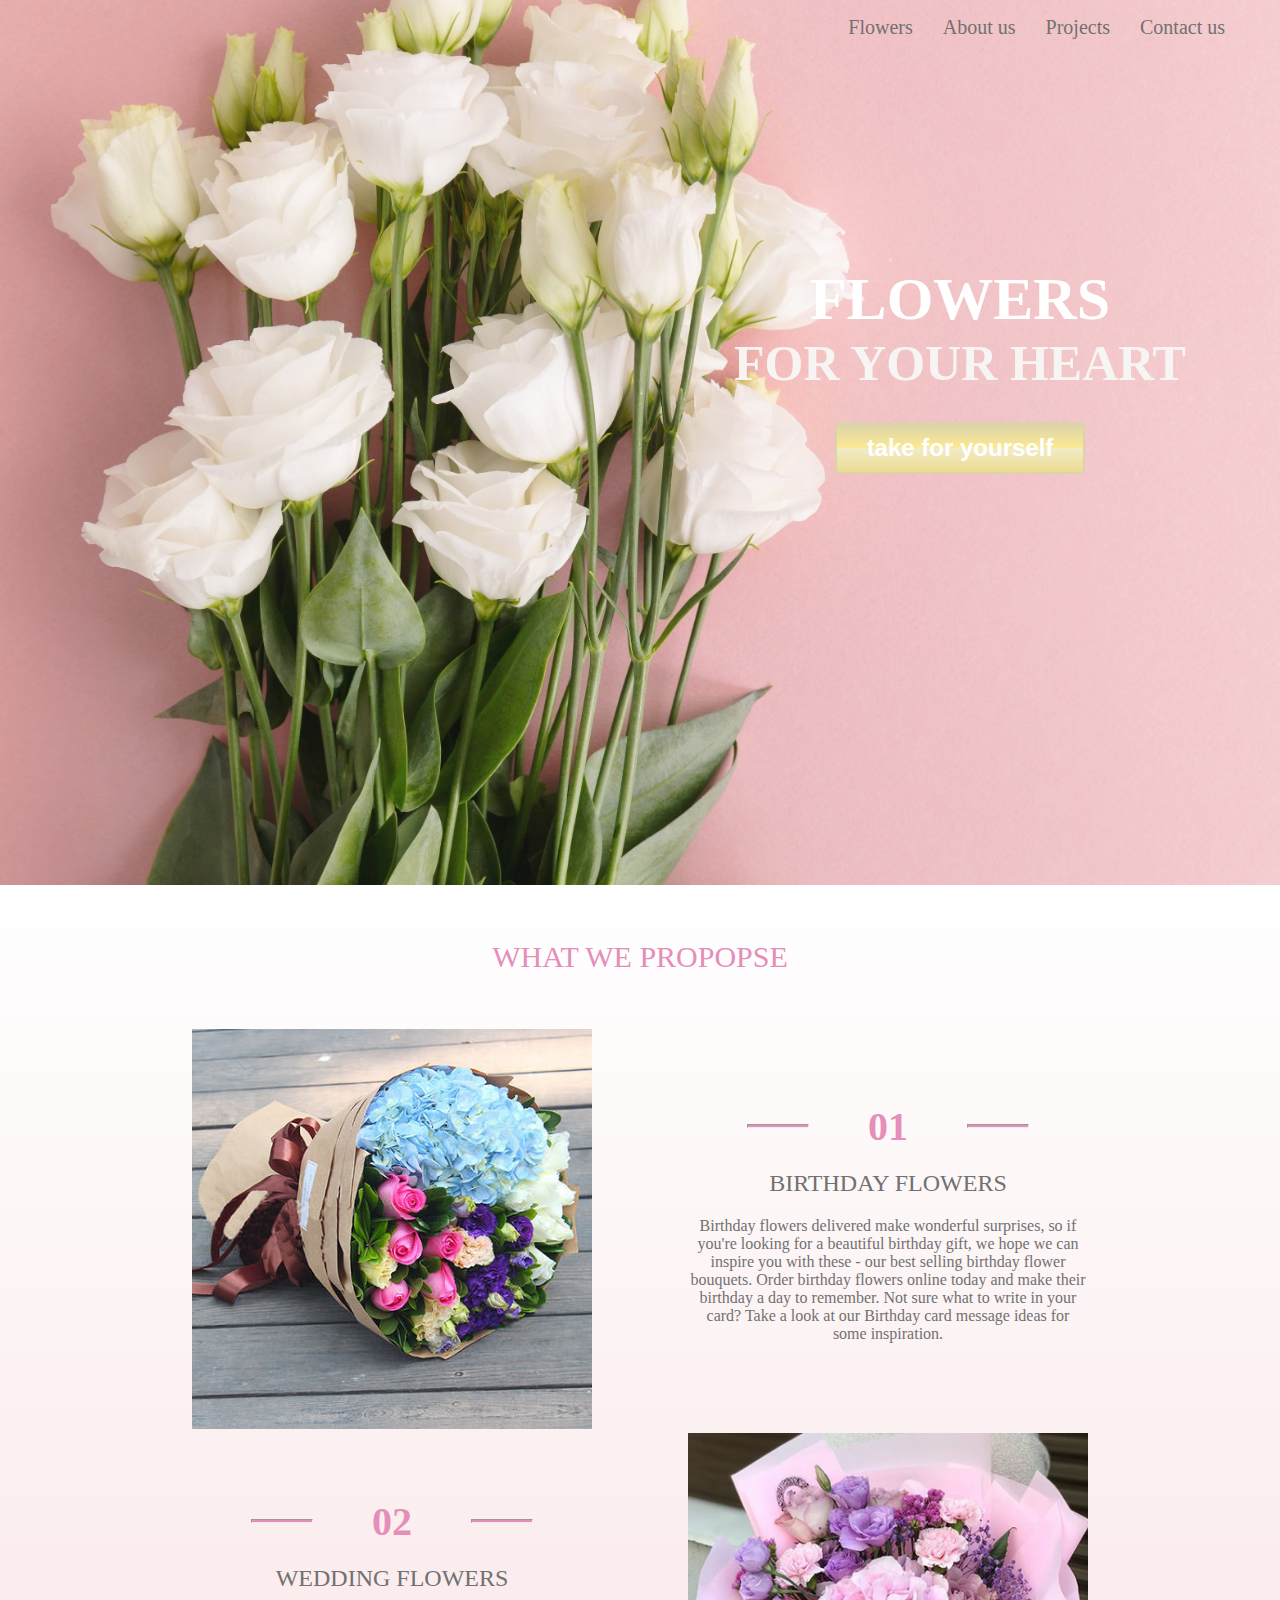
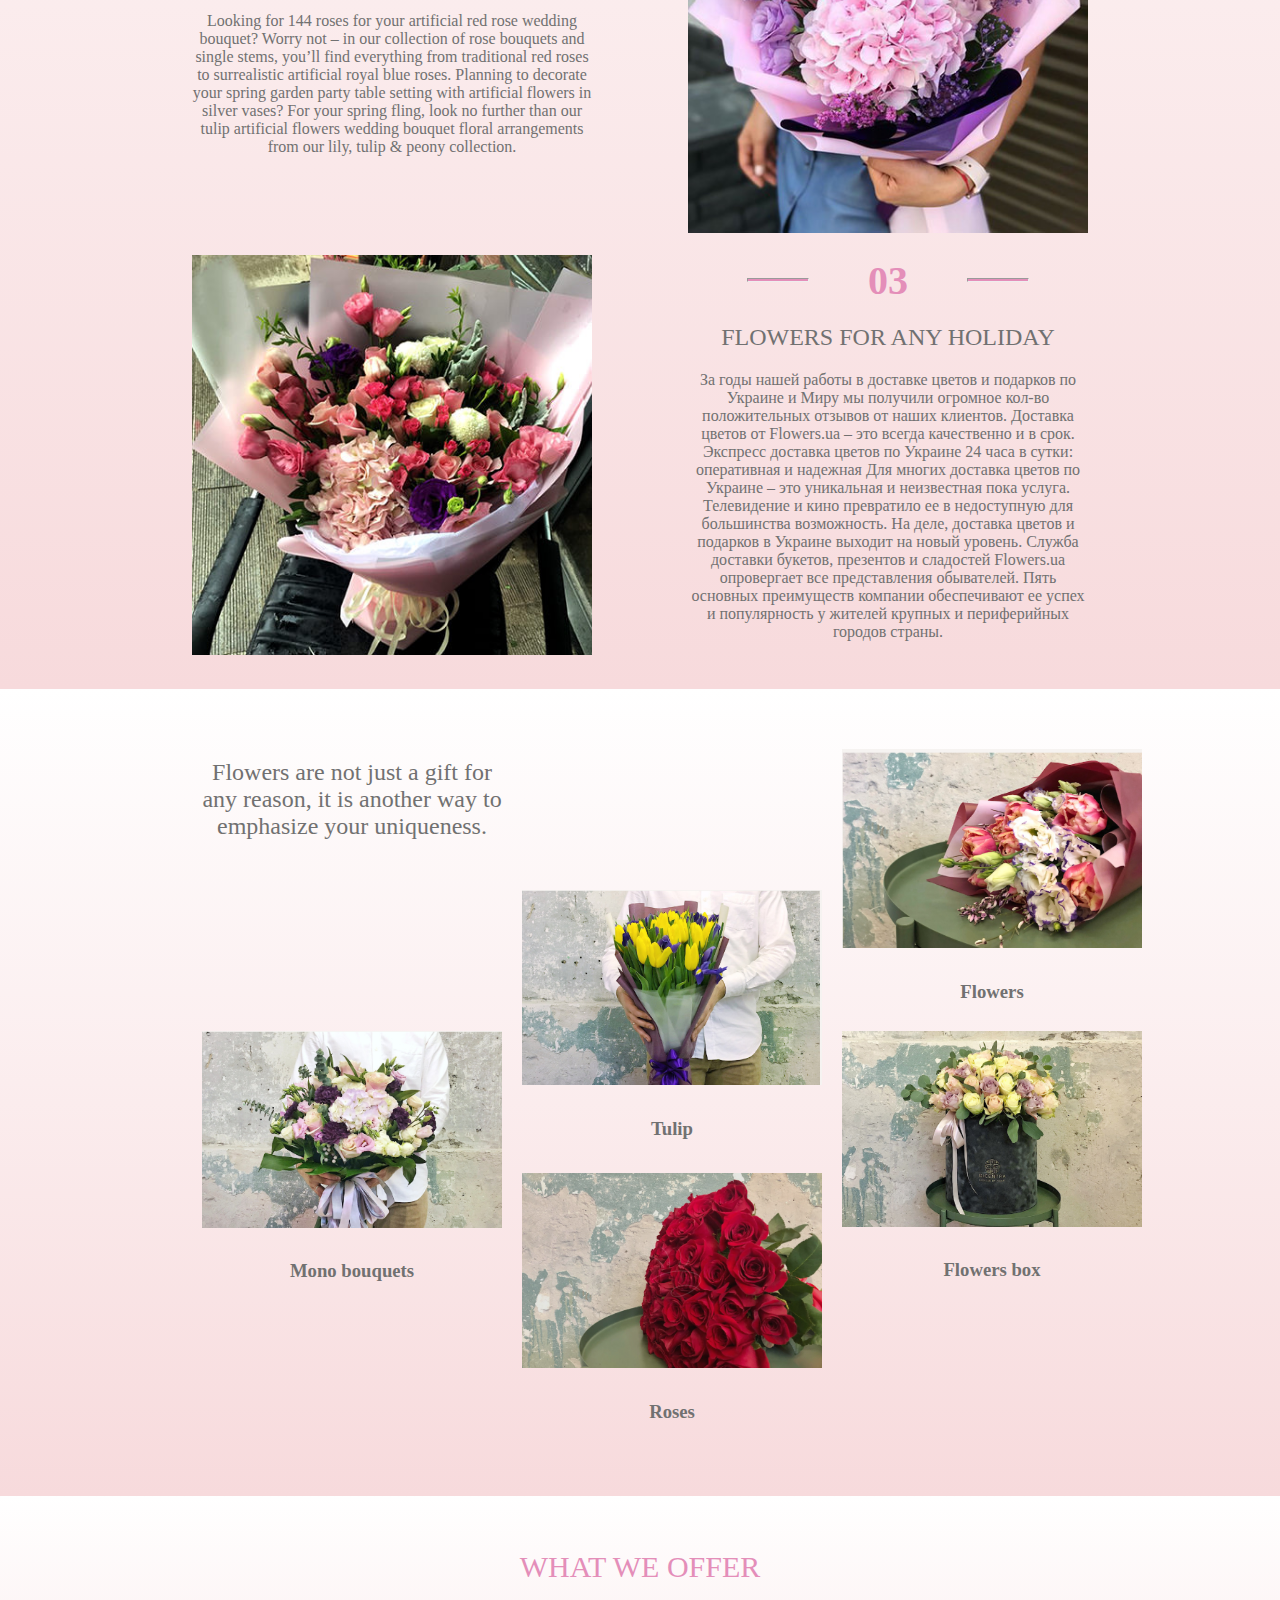
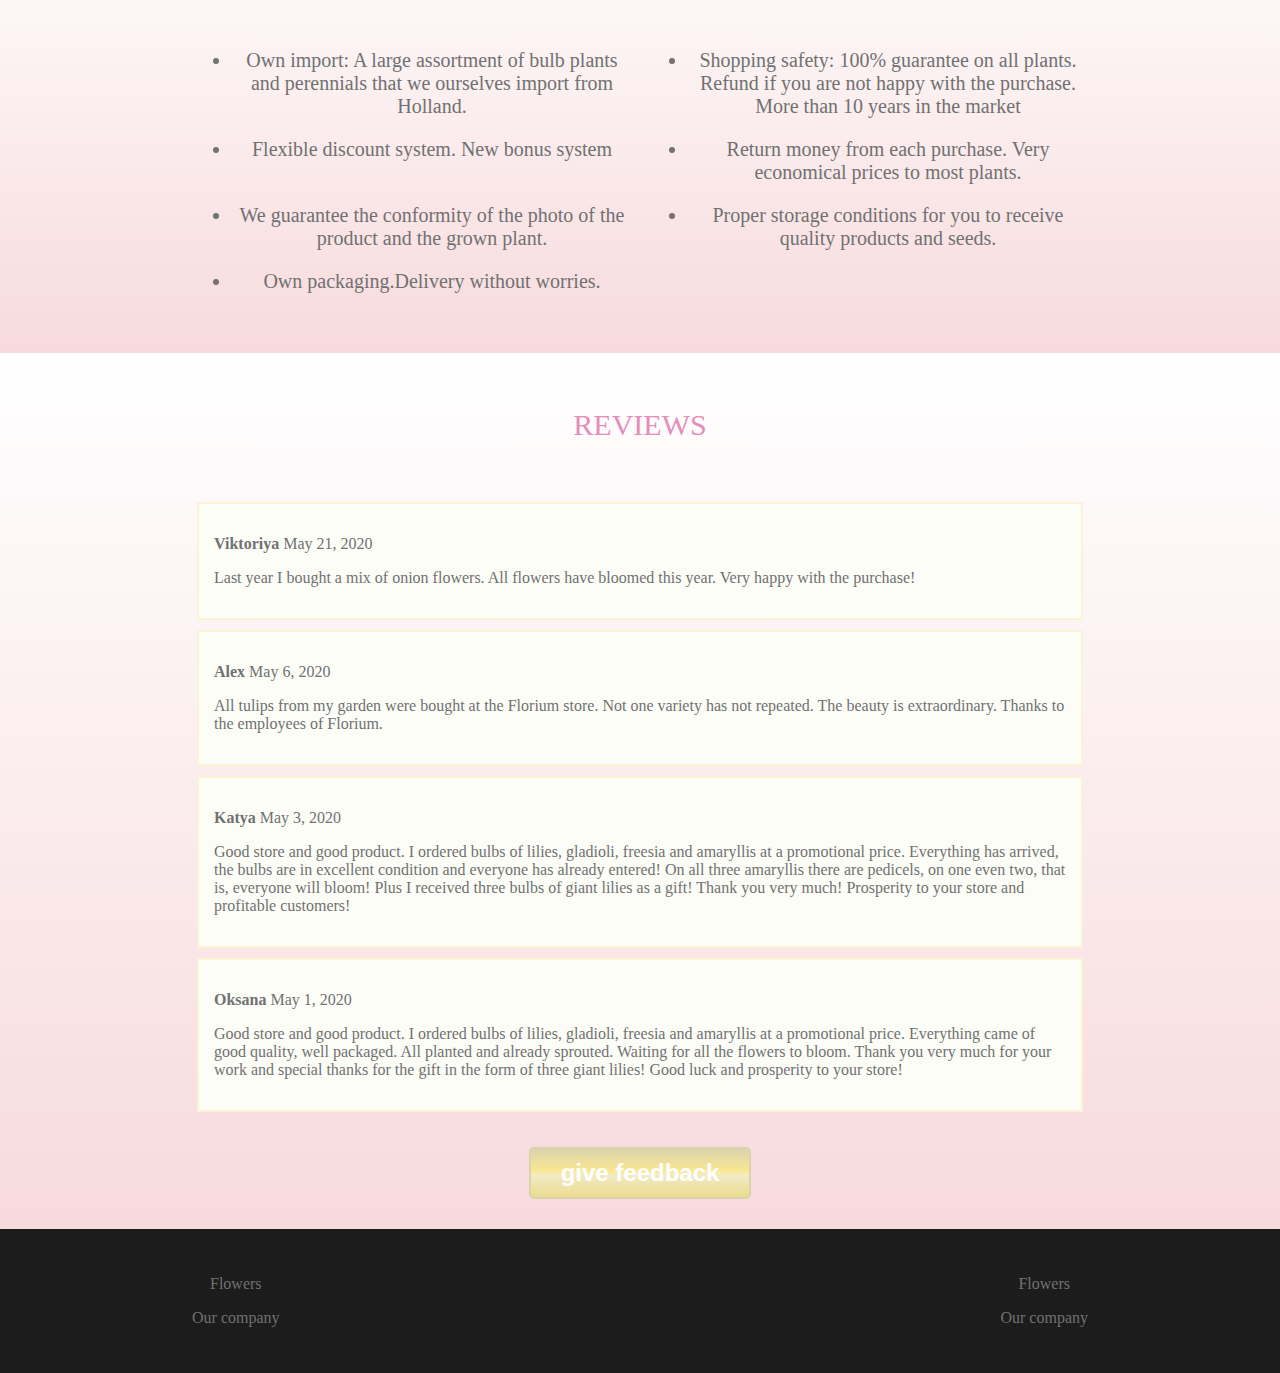
==== index.html @ 4bd83e83 "1.0" ====
<!DOCTYPE html>
<html lang="en">
<head>
	<meta charset="UTF-8">
	<link rel="stylesheet" href="main.css">
	 
	 <meta name="viewport" content="width=device-width, initial-scale=1, shrink-to-fit=no">
     
	<title>Flowers</title>
</head>
<body>
	<header>
		<nav class="container">
			<ul class="menu">
				<li><a  href="#">Flowers</a></li>	
				<li><a href="about.html">About us</a></li>	
				<li><a href="#">Projects</a></li>	
				<li><a href="#">Contact us</a></li>		
			</ul>
		</nav>
	<div class="main">
		<div class="title">
			<h1><span class="title__1">Flowers</span> <br>For Your Heart</h1>
			<button class="main-btn">take for yourself</button>
		</div>
	</div>
		
	</header>
 
	<section >
		<div class="content">
			<h2 class="content__title">WHAT WE PROPOPSE</h2>
		
			<div class="propose">
				<a href="#"><img src="img/1.jpg" style="width: 400px; height:400px;"></a>
				<div class="propose__cont">
					<div class="number"><hr ><span class="num">01</span><hr></div> 
					<h2>BIRTHDAY FLOWERS</h2>
					<p class="propose__text" > 
						Birthday flowers delivered make wonderful surprises, so if you're looking for a beautiful birthday
						gift, we hope we can inspire you with these - our best selling birthday flower bouquets. 
						Order birthday flowers online today and make their birthday a day to remember. 
						Not sure what to write in your card? Take a look at our Birthday card message ideas for some inspiration.</p>
				</div>
			
			</div>
			<div class="propose">
				<div class="propose__cont">
					<div class="number"><hr ><span class="num">02</span><hr></div> 
					<h2>WEDDING FLOWERS</h2>
					<p class="propose__text">  
						Looking for 144 roses for your artificial red rose wedding bouquet? Worry not – in our collection of rose
						bouquets and single stems, you’ll find everything from traditional red roses to surrealistic artificial
						royal blue roses.  Planning to decorate your spring garden party table setting with artificial flowers
						in silver vases? For your spring fling, look no further than our tulip artificial flowers wedding
						bouquet floral arrangements from our lily, tulip & peony collection. </p>
				</div>
				<a href="#"><img src="img/2.jpg" style="width: 400px; height:400px;"></a>
			</div>
			<img> 

			<div class="propose">
				<a href="#"><img src="img/3.jpg" style="width: 400px; height:400px;"></a>
				<div class="propose__cont">
					<div class="number"><hr><span class="num">03</span><hr> </div>
					<h2>FLOWERS FOR ANY HOLIDAY</h2>
					<p  class="propose__text" >
						За годы нашей работы в доставке цветов и подарков по Украине и Миру мы получили огромное кол-во положительных отзывов от наших клиентов.
						Доставка цветов от Flowers.ua – это всегда качественно и в срок.
						Экспресс доставка цветов по Украине 24 часа в сутки: оперативная и надежная
						Для многих доставка цветов по Украине – это уникальная и неизвестная пока услуга. Телевидение и кино превратило ее
						в недоступную для большинства возможность. На деле, доставка цветов и подарков в Украине выходит на новый уровень. Служба доставки букетов, презентов и 
						сладостей Flowers.ua опровергает все представления обывателей. Пять основных преимуществ компании обеспечивают
						ее успех и популярность у жителей крупных и периферийных городов страны.</p>
				</div>
			</div>
		</div>
	</section>
 <section>
	<div class="content">
	<div class="wrapper">
		<h2 class="item">Flowers are not just a gift for any reason, it is another way to emphasize your uniqueness.</h2>
		<div class="item1"><img src="img/item6.PNG" ><h3>Mono bouquets</h3></div>
		<div class="item2"><img src="img/item2.PNG" ><h3>Tulip</h3></div>
		<div class="item3"><img src="img/item3.PNG" ><h3>Flowers</h3></div>
		<div class="item5"><img src="img/item4.PNG" ><h3>Roses</h3></div>
		<div class="item6"><img src="img/item1.PNG" ><h3>Flowers box</h3></div>
		</div>
	</div>
 </section>

 <section>
	<div class="content">
		<h2 class="content__title">WHAT WE OFFER</h2>		
		<ul class="offer">
			<li>Own import: A large assortment of bulb plants and perennials that we ourselves import from Holland.</li>
			<li>Shopping safety: 100% guarantee on all plants. Refund if you are not happy with the purchase. More than 10 years in the market</li>
			<li>Flexible discount system. New bonus system</li>
			<li>Return money from each purchase. Very economical prices to most plants.</li>
			<li>We guarantee the conformity of the photo of the product and the grown plant.</li>
			<li>Proper storage conditions for you to receive quality products and seeds.</li>
			<li>Own packaging.Delivery without worries.</li>
		</ul>	
	</div>
 </section>

 <section>
	<div class="content ">
		<h2 class="content__title">REVIEWS</h2>	
		
		<div id="reviews">
		
			<div class="review">
				<p class="review__name"><b>Oksana </b><time>May 1, 2020</time></p> 
				<p>Good store and good product. I ordered bulbs of lilies, gladioli, freesia and amaryllis at a promotional price. Everything came of good quality, well packaged. All planted and already sprouted. Waiting for all the flowers to bloom. Thank you very much for your work and special thanks for the gift in the form of three giant lilies! Good luck and prosperity to your store!</p>
			</div>
			<div class="review">
				<p class="review__name"><b>Katya </b><time>May 3, 2020</time></p> 
				<p>Good store and good product. I ordered bulbs of lilies, gladioli, freesia and amaryllis at a promotional price. Everything has arrived, the bulbs are in excellent condition and everyone has already entered! On all three amaryllis there are pedicels, on one even two, that is, everyone will bloom! Plus I received three bulbs of giant lilies as a gift! Thank you very much! Prosperity to your store and profitable customers!</p>
			</div>
			<div class="review">
				<p class="review__name"><b>Alex </b><time>May 6, 2020</time></p> 
				<p>All tulips from my garden were bought at the Florium store. Not one variety has not repeated. The beauty is extraordinary. Thanks to the employees of Florium.</p>
			</div>
			<div class="review">
				<p class="review__name"><b>Viktoriya </b><time>May 21, 2020</time></p> 
				<p>Last year I bought a mix of onion flowers. All flowers have bloomed this year. Very happy with the purchase!</p>
			</div>
		</div>
		<button id="review__btn" onclick="reviewBox()" class="main-btn">give feedback</button>	
	</div>
	<div id="review_box">
		<p>Name:</p>
		<p><input type="text" id="name__review" size="60"></p>
		<p>Review:</p>
		<p><textarea id="review__text" rows="10" cols="60" ></textarea></p>
		<div class="button"> 
			<button id="review_box__btn" onclick="addReview(this)">submit</button>
			<button id="review_box__btn" onclick="cancelBox(this)">cancel</button>
		</div>
	</div>
 </section>


	<footer>
		<div class="content footer">
			<div class="footer__left">
				<p>Flowers</p>
				<p>Our company</p>
			</div>
			<div class="footer__right">
				<p>Flowers</p>
				<p>Our company</p>
			</div>			

		</div>
	</footer>

 <script>
	 function reviewBox(){
		let box = document.getElementById('review_box');
		box.style.display = "block";
	}
	function cancelBox(){
		let box = document.getElementById('review_box');
		box.style.display = "none";
	}
	function addReview(){
		let name = document.getElementById('name__review');
		let text = document.getElementById('review__text');
		let reviews = document.getElementById('reviews');
		
		let box = document.createElement('div');
		box.classList.add('review');

		let p = document.createElement('p');
		p.classList.add('review__name');

		let time = new Date();
		
		let p2 = document.createElement('p');
		p2.innerHTML = text.value;
		p.innerHTML = `<b>${name.value}</b><time>${time.getMonth()} ${time.getDay()}, ${time.getFullYear()}</time>`
		 
		box.appendChild(p);
		box.appendChild(p2);
		reviews.appendChild(box);
		cancelBox();
	}
 </script>
</body>
</html>
---- main.css ----
body{
	padding: 0px;
	margin: 0px auto;
	font-family: 'Titillium Web';
}
.container{
	width: 1200px;
	height: 65px;
	margin: 0px auto;
}
nav{
	padding:  0;
	display: flex;
	justify-content: flex-end;
}
header{
	background:url("img/background.jpg"); 
	background-size: cover;
}

.logo{
	color: #6495ed;
	font-size: 28px;
	font-weight: 900;
}
.menu li{
	float: left;
	display: block;
	text-decoration: none;
}
.menu a{ 
	text-decoration: none;
	color: #717171;
	font-size: 20px;
	 
	padding: 10px 15px;
}
.main{
	height: 80vh;
	padding-top: 100px ; 
	padding-left: 50%;

}
.title{

	color: #F6F5F3;
	text-transform: uppercase;
	text-align: center;

}
.title h1{
	font-size: 50px;
	padding-top: 100px;
	margin: 0px;
}
.title h2{
	margin: -10px;
	font-size: 40px;
	font-weight: 400;
}
.main-btn{
	cursor: pointer;
	padding: 10px 30px;
	margin-top: 30px;
	font-size: 24px;
	font-weight: 700;
	color: #fff;
	border: 2px solid #DCD3AD;
	border-radius: 5px;
	background: linear-gradient(#DCD3AD, rgb(251, 232, 144) 48%, #F1EBC7 52%, rgb(236, 219, 144));
}
.title__1{
	color: #fff;
	font-size: 60px;
}
.box{
	position: absolute;
    margin: 60px 380px;
	width: 480px;
	background-color: #FFFFFF;
	border-radius: 5px; 
	border-bottom: 5px solid #51C03D;
	padding: 20px 20px 0px 20px;
	box-shadow: 0px 0px 9px grey;
}
.box_title{
	 text-align: center;
}
.box p{
	margin: 0px;
	padding: 0px;
	color:#717171;
}
.img_box{
	display: flex;
	flex-wrap: wrap;
	justify-content: space-between;
	padding: 20px 0px;
}
.img_box div img{
	height: 60px;
	width: 90px;
}
.content{
	 
	color:#717171;
	max-width: 70%;
	padding: 30px ;
	margin: 0 auto;
	text-align: center;
}
.content h2{
	font-weight: 100;
}
.icon_content{
	float:left;
	margin: 0px 30px;
}
.icon_content div{
	width: 140px;
	height: 140px;
	background-color: white;
	border-radius: 50%;	
}
.back img{
	padding-top: 25%;
	width: 80px;
	height: auto;
}
.icon_main{
	margin: 50px 240px 0px 240px;
}
 
.menu a:hover{
	
	background-color:  #FFF;
	opacity: 0.4;
	 
} 
.propose{
	display:flex;
	justify-content: space-between;
	align-items: center;
}
.propose__cont{ 
	width: 400px;
}
.propose img:hover{
	opacity: 0.5;
	position: relative;

} 
hr{
	display: inline-block;
	width: 60px;
	background-color:rgb(228, 142, 185);
	height: 2px;
}
.number{
	display: flex;
	align-items: center;
}
.num{
	font-size: 40px;
	font-weight: bolder;
	color: rgb(228, 142, 185);
}
.content__title{
	color: rgb(228, 142, 185);
	font-weight: 600;
	font-size: 30px ;
	padding-bottom: 30px;
}
section{
	background-image: linear-gradient(  white , rgb(247, 218, 220));
}
.wrapper {
	display: grid;
	grid-template-columns: 1fr 1fr 1fr ;
	grid-template-rows: 1fr 1fr 1fr 1fr 1fr;
	padding: 20px 0;
  }

 .wrapper img{
	max-width: 300px;
	margin: 10px;
 }
.item{
	grid-column: 1; 
    grid-row-start: 1; 
    grid-row-end: 3; 
}
.item1 { 
    grid-column: 1; 
    grid-row-start: 3; 
    grid-row-end: 5; 
} 
.item2 { 
    grid-column: 2; 
    grid-row-start: 2; 
    grid-row-end: 4; 
} 
.item3 { 
    grid-column: 3; 
    grid-row-start: 1; 
    grid-row-end: 3; 
 } 
  
.item5 { 
    grid-column-start: 2; 
    grid-column-end: 3; 
	grid-row-start: 4; 
    grid-row-end: 6; 
} 
.item6 { 
	grid-column: 3; 
	grid-row-start: 3; 
    grid-row-end: 5; 
}  
.offer li{
	width: 400px;
	padding: 10px 0;
}
.offer{
	display: flex;
	flex-wrap: wrap;
	justify-content: space-between;
	font-size: 20px;
}
.review{
	border: 2px solid rgb(251, 244, 212);
	padding: 15px;
	margin: 5px;
	background-color: rgb(252, 253, 247);
}
#reviews{
	text-align: left;
	display: flex;
	flex-direction: column-reverse;
}
#review_box{
	display: none;
	position: fixed;
	top: 20%;
	left: 30%;
	width: 500px;
	border: 2px solid black;
	padding: 30px;
	background-color: rgb(250, 248, 234);
}
.button{
	display: flex;
	justify-content: space-between;
	width: 450px;
}
footer{
	background-color: rgb(29, 28, 28);
}
.footer{
	display: flex;
	justify-content: space-between;
}
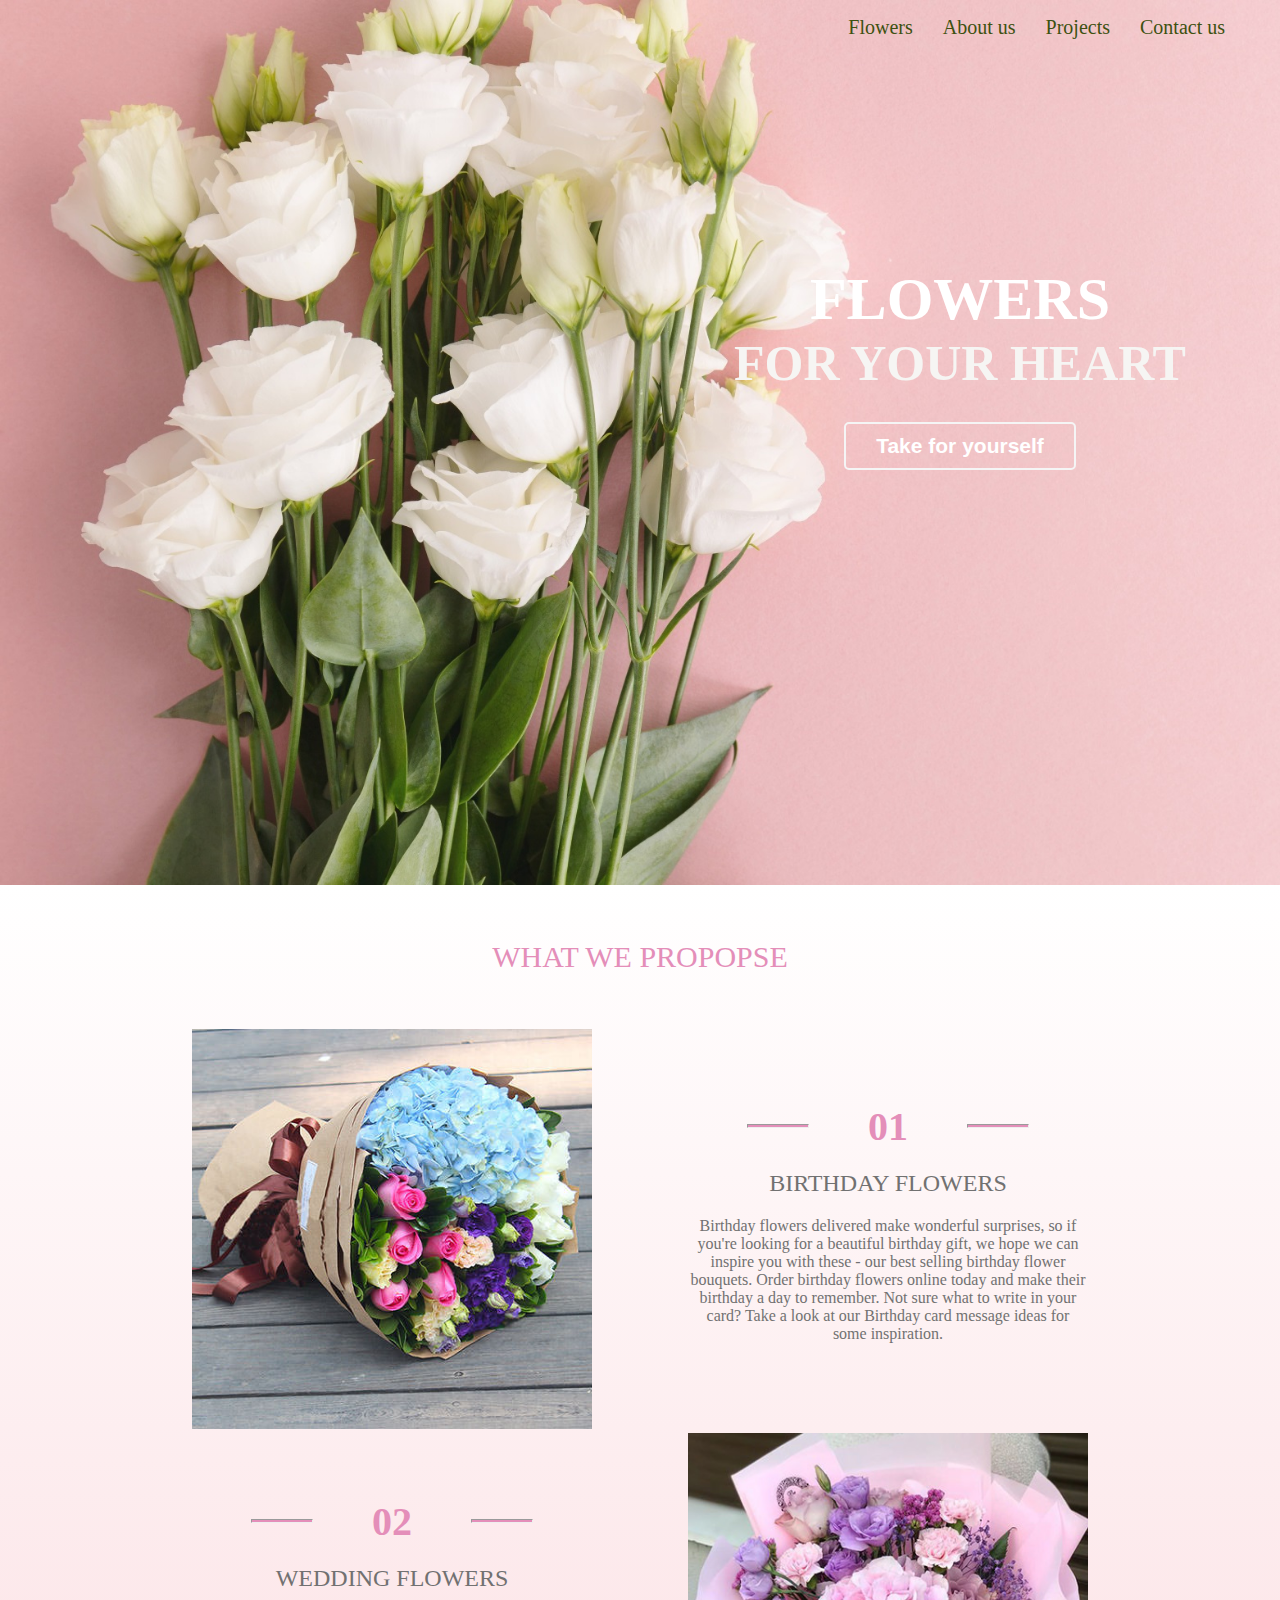
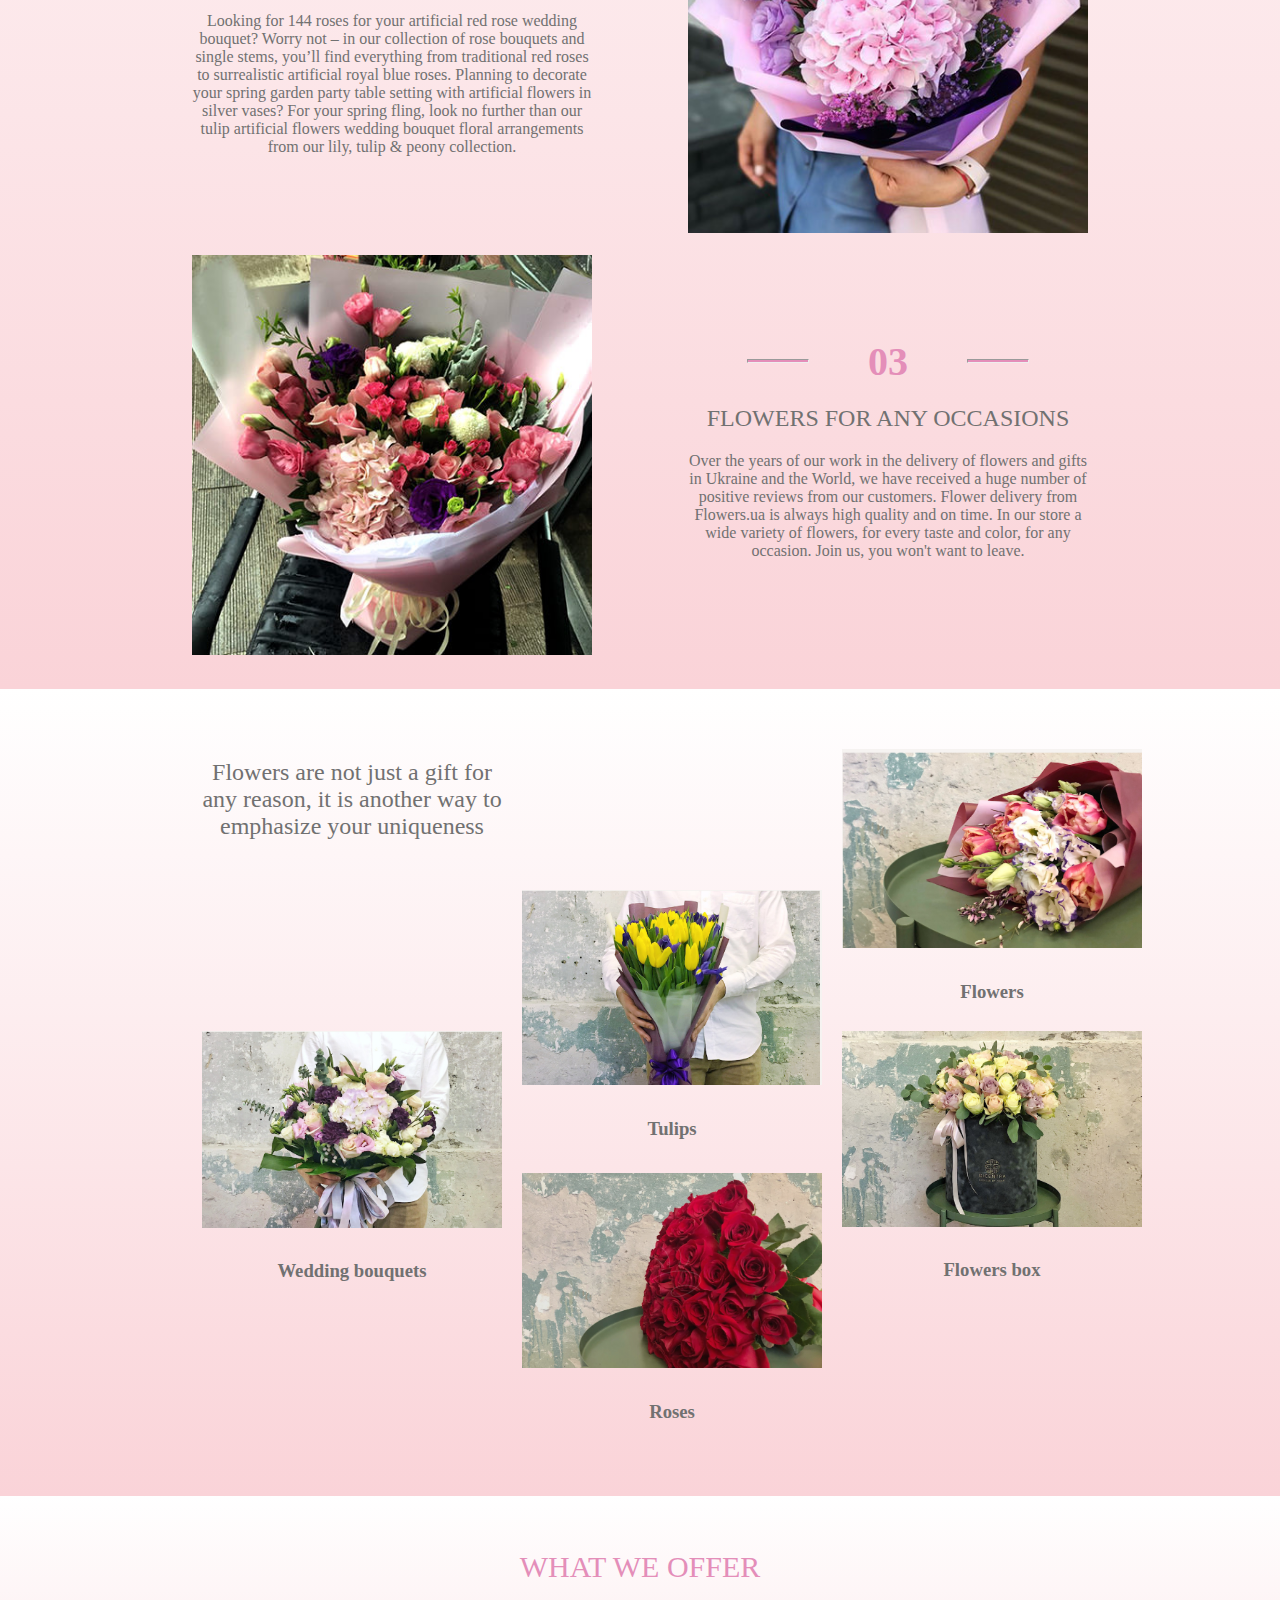
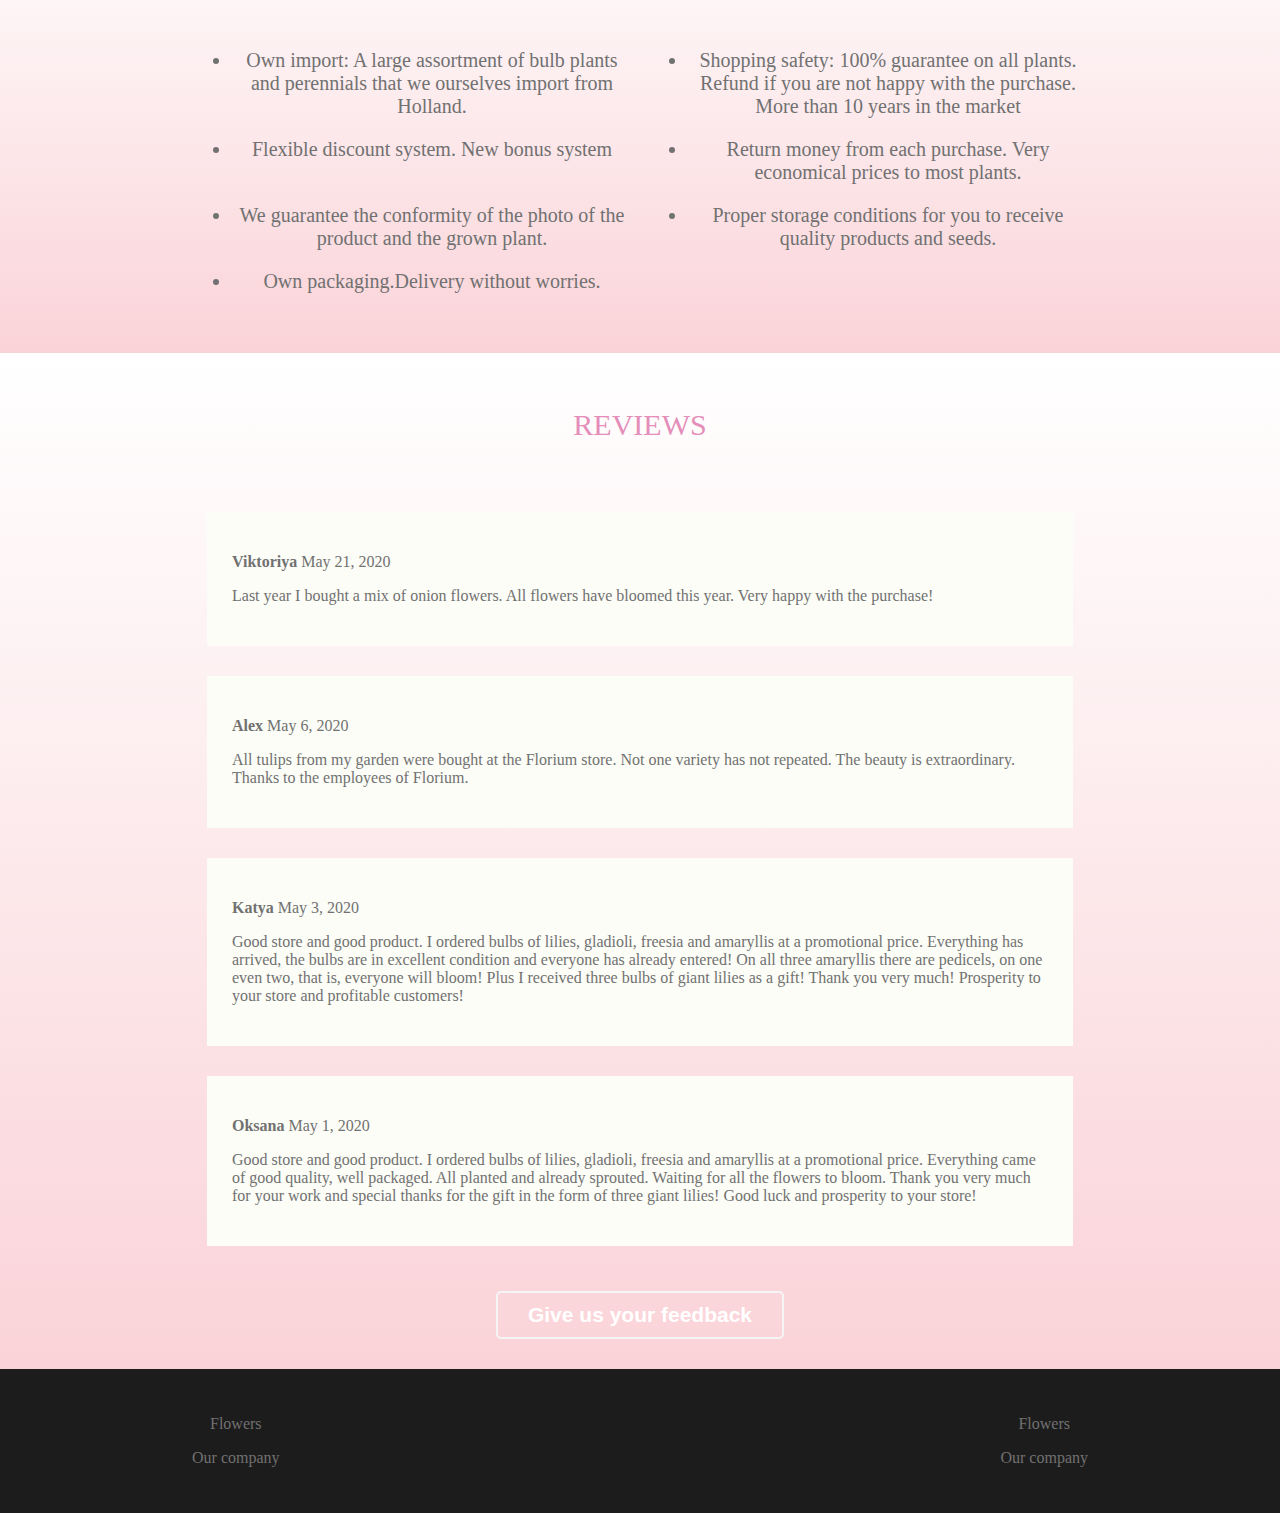
==== commit 6176f921: "New colors and button style" ====
--- a/index.html
+++ b/index.html
@@ -21,7 +21,7 @@
 	<div class="main">
 		<div class="title">
 			<h1><span class="title__1">Flowers</span> <br>For Your Heart</h1>
-			<button class="main-btn">take for yourself</button>
+			<button class="main-btn">Take for yourself</button>
 		</div>
 	</div>
 		
@@ -63,15 +63,13 @@
 				<a href="#"><img src="img/3.jpg" style="width: 400px; height:400px;"></a>
 				<div class="propose__cont">
 					<div class="number"><hr><span class="num">03</span><hr> </div>
-					<h2>FLOWERS FOR ANY HOLIDAY</h2>
+					<h2>FLOWERS FOR ANY OCCASIONS</h2>
 					<p  class="propose__text" >
-						За годы нашей работы в доставке цветов и подарков по Украине и Миру мы получили огромное кол-во положительных отзывов от наших клиентов.
-						Доставка цветов от Flowers.ua – это всегда качественно и в срок.
-						Экспресс доставка цветов по Украине 24 часа в сутки: оперативная и надежная
-						Для многих доставка цветов по Украине – это уникальная и неизвестная пока услуга. Телевидение и кино превратило ее
-						в недоступную для большинства возможность. На деле, доставка цветов и подарков в Украине выходит на новый уровень. Служба доставки букетов, презентов и 
-						сладостей Flowers.ua опровергает все представления обывателей. Пять основных преимуществ компании обеспечивают
-						ее успех и популярность у жителей крупных и периферийных городов страны.</p>
+						Over the years of our work in the delivery of flowers and gifts in Ukraine and the World,
+						we have received a huge number of positive reviews from our customers.
+						Flower delivery from Flowers.ua is always high quality and on time.
+						In our store a wide variety of flowers, for every taste and color, for any occasion.
+						Join us, you won't want to leave.</p>
 				</div>
 			</div>
 		</div>
@@ -79,9 +77,9 @@
  <section>
 	<div class="content">
 	<div class="wrapper">
-		<h2 class="item">Flowers are not just a gift for any reason, it is another way to emphasize your uniqueness.</h2>
-		<div class="item1"><img src="img/item6.PNG" ><h3>Mono bouquets</h3></div>
-		<div class="item2"><img src="img/item2.PNG" ><h3>Tulip</h3></div>
+		<h2 class="item">Flowers are not just a gift for any reason, it is another way to emphasize your uniqueness</h2>
+		<div class="item1"><img src="img/item6.PNG" ><h3>Wedding bouquets</h3></div>
+		<div class="item2"><img src="img/item2.PNG" ><h3>Tulips</h3></div>
 		<div class="item3"><img src="img/item3.PNG" ><h3>Flowers</h3></div>
 		<div class="item5"><img src="img/item4.PNG" ><h3>Roses</h3></div>
 		<div class="item6"><img src="img/item1.PNG" ><h3>Flowers box</h3></div>
@@ -127,7 +125,7 @@
 				<p>Last year I bought a mix of onion flowers. All flowers have bloomed this year. Very happy with the purchase!</p>
 			</div>
 		</div>
-		<button id="review__btn" onclick="reviewBox()" class="main-btn">give feedback</button>	
+		<button id="review__btn" onclick="reviewBox()" class="main-btn">Give us your feedback</button>
 	</div>
 	<div id="review_box">
 		<p>Name:</p>
--- a/main.css
+++ b/main.css
@@ -30,7 +30,7 @@
 }
 .menu a{ 
 	text-decoration: none;
-	color: #717171;
+	color: #3d5111;
 	font-size: 20px;
 	 
 	padding: 10px 15px;
@@ -62,12 +62,12 @@
 	cursor: pointer;
 	padding: 10px 30px;
 	margin-top: 30px;
-	font-size: 24px;
-	font-weight: 700;
+	font-size: 21px;
+	font-weight: 600;
 	color: #fff;
-	border: 2px solid #DCD3AD;
+	border: 2px solid whitesmoke;
 	border-radius: 5px;
-	background: linear-gradient(#DCD3AD, rgb(251, 232, 144) 48%, #F1EBC7 52%, rgb(236, 219, 144));
+	background: none;
 }
 .title__1{
 	color: #fff;
@@ -172,7 +172,7 @@
 	padding-bottom: 30px;
 }
 section{
-	background-image: linear-gradient(  white , rgb(247, 218, 220));
+	background-image: linear-gradient(  white , #fad3d8);
 }
 .wrapper {
 	display: grid;
@@ -228,9 +228,8 @@
 	font-size: 20px;
 }
 .review{
-	border: 2px solid rgb(251, 244, 212);
-	padding: 15px;
-	margin: 5px;
+	padding: 25px;
+	margin: 15px;
 	background-color: rgb(252, 253, 247);
 }
 #reviews{
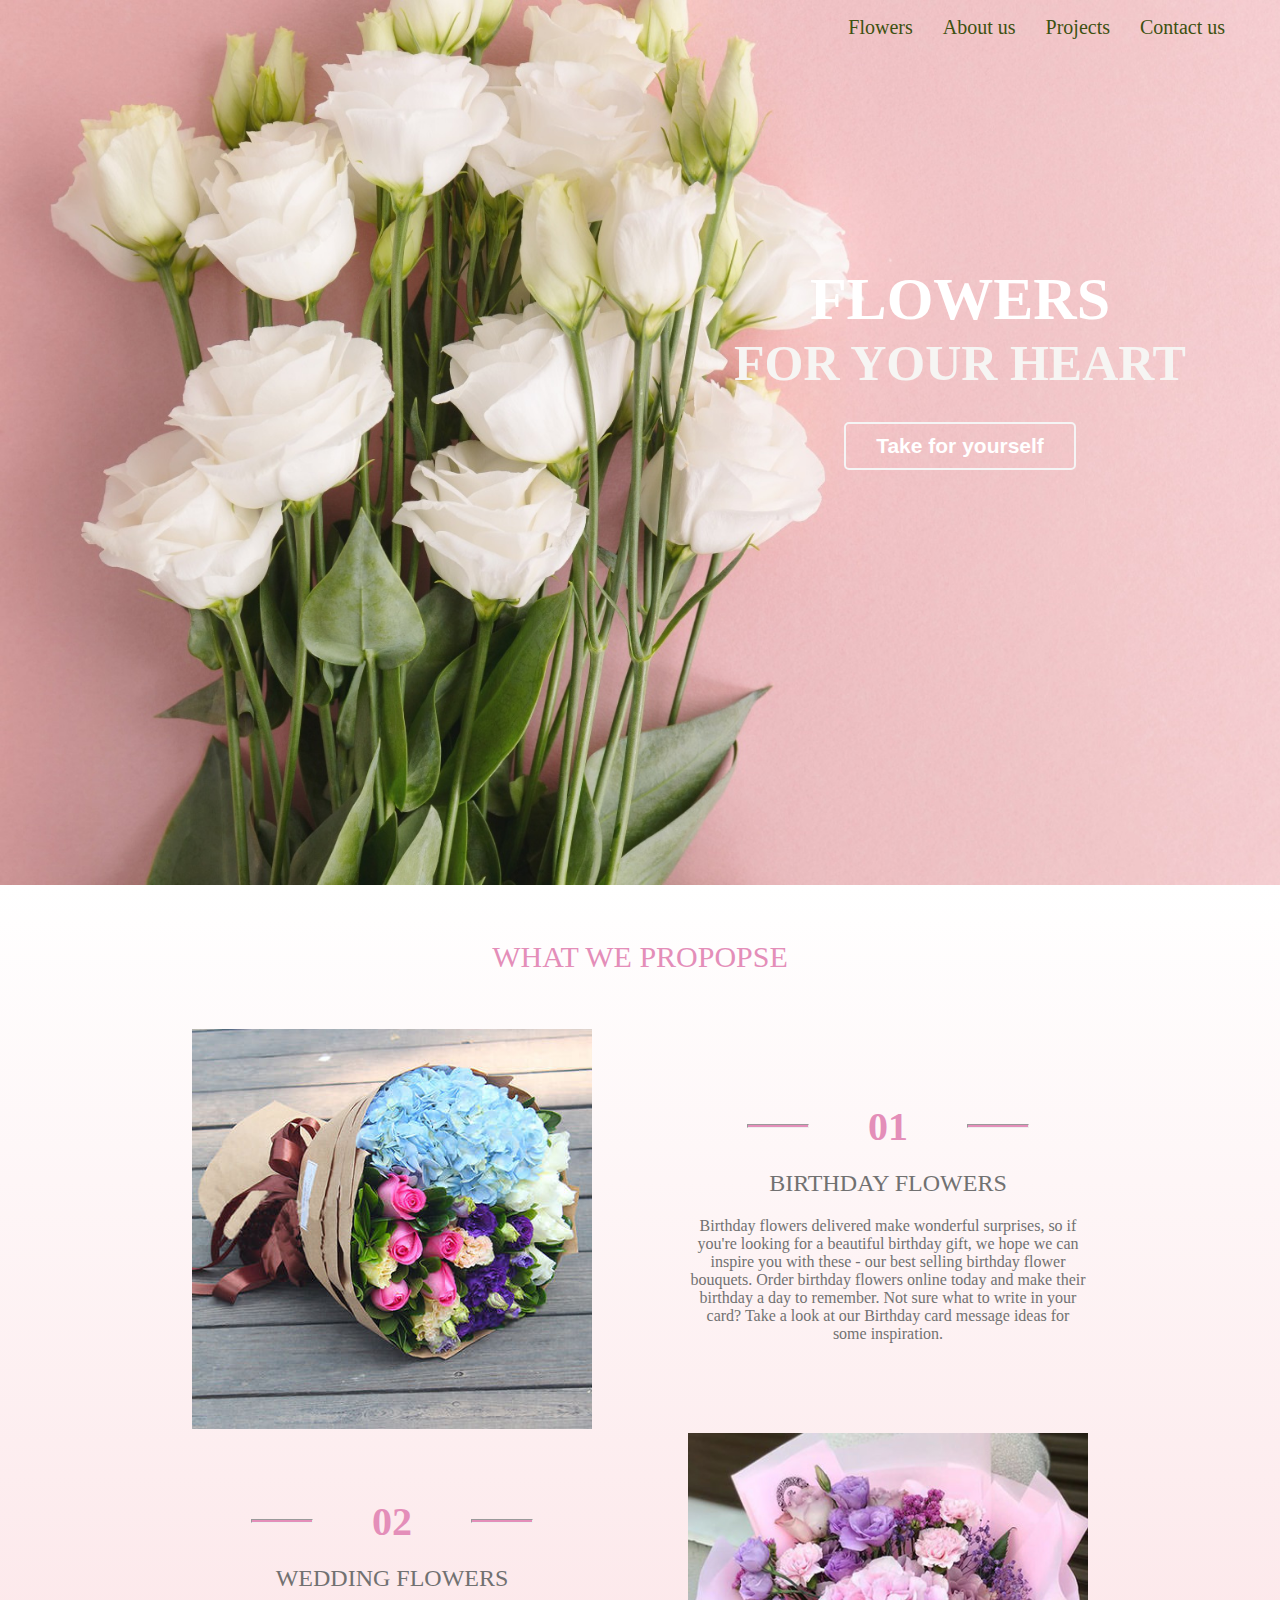
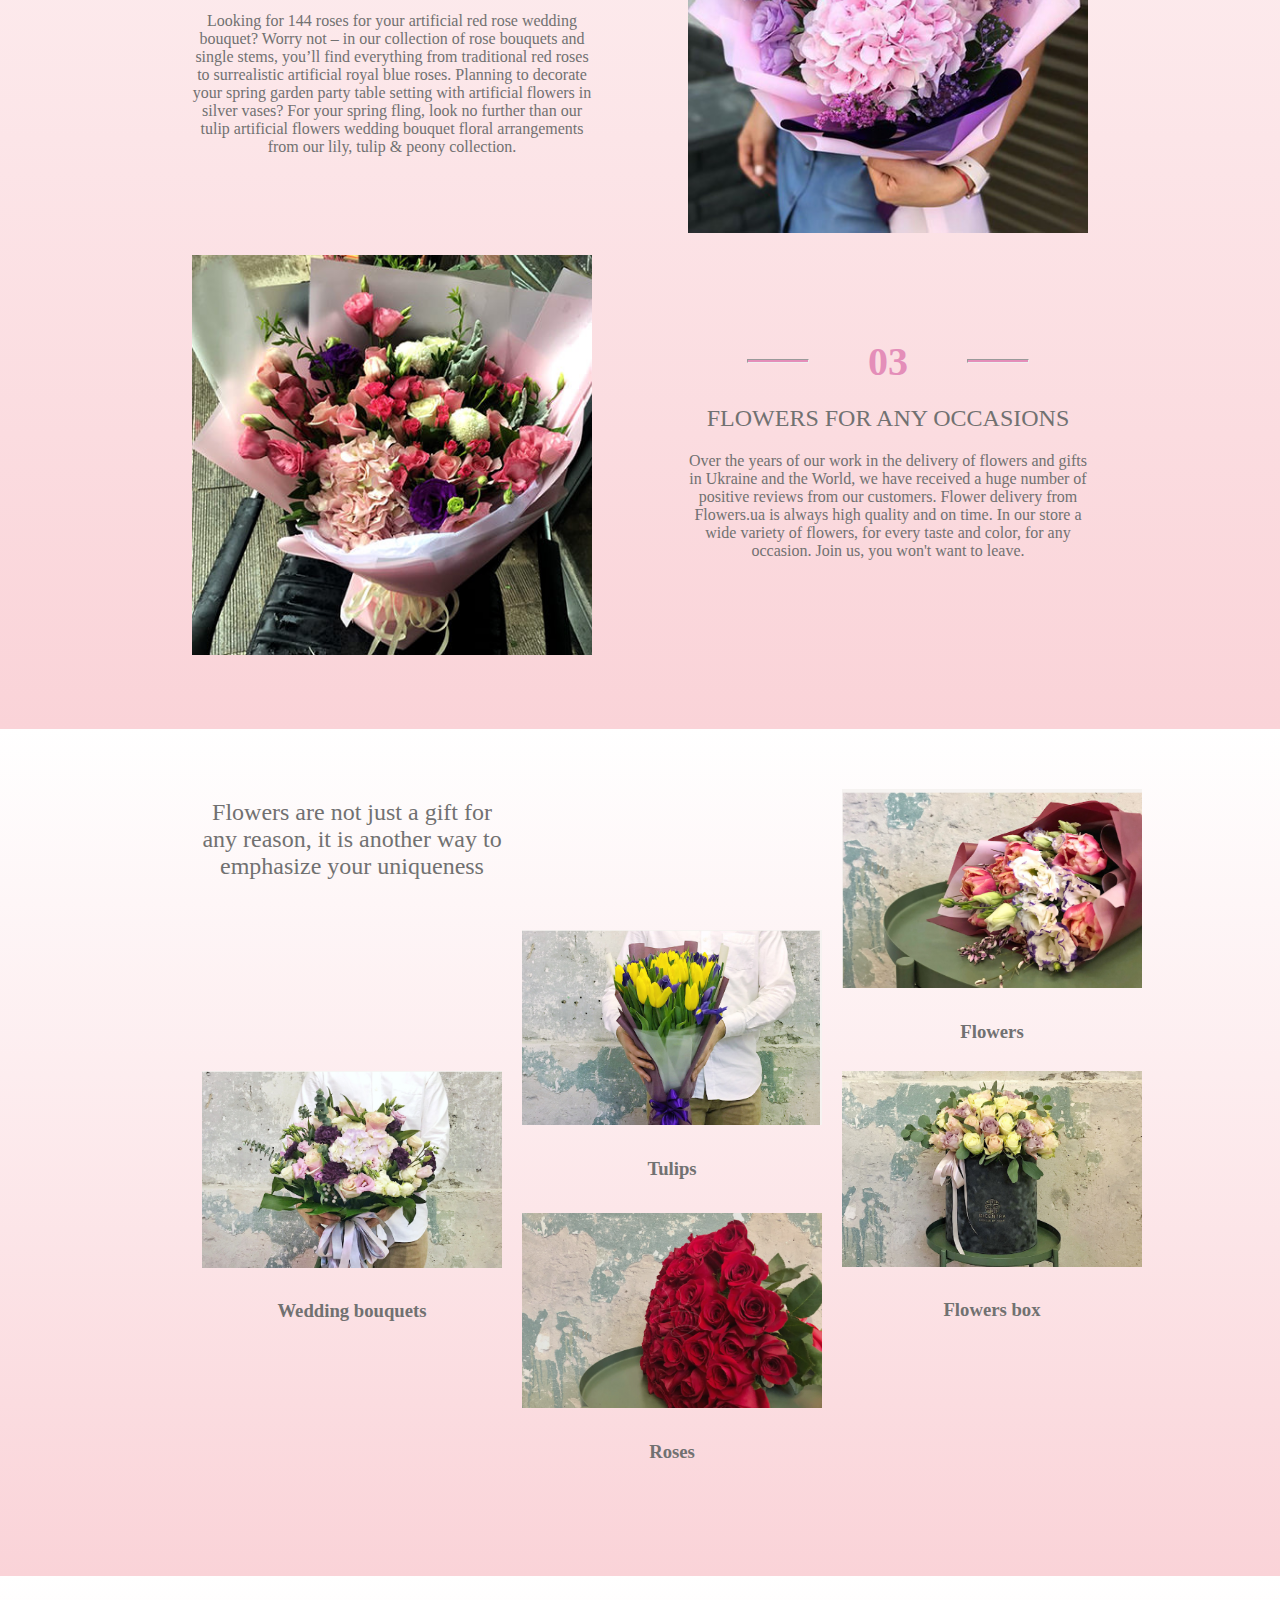
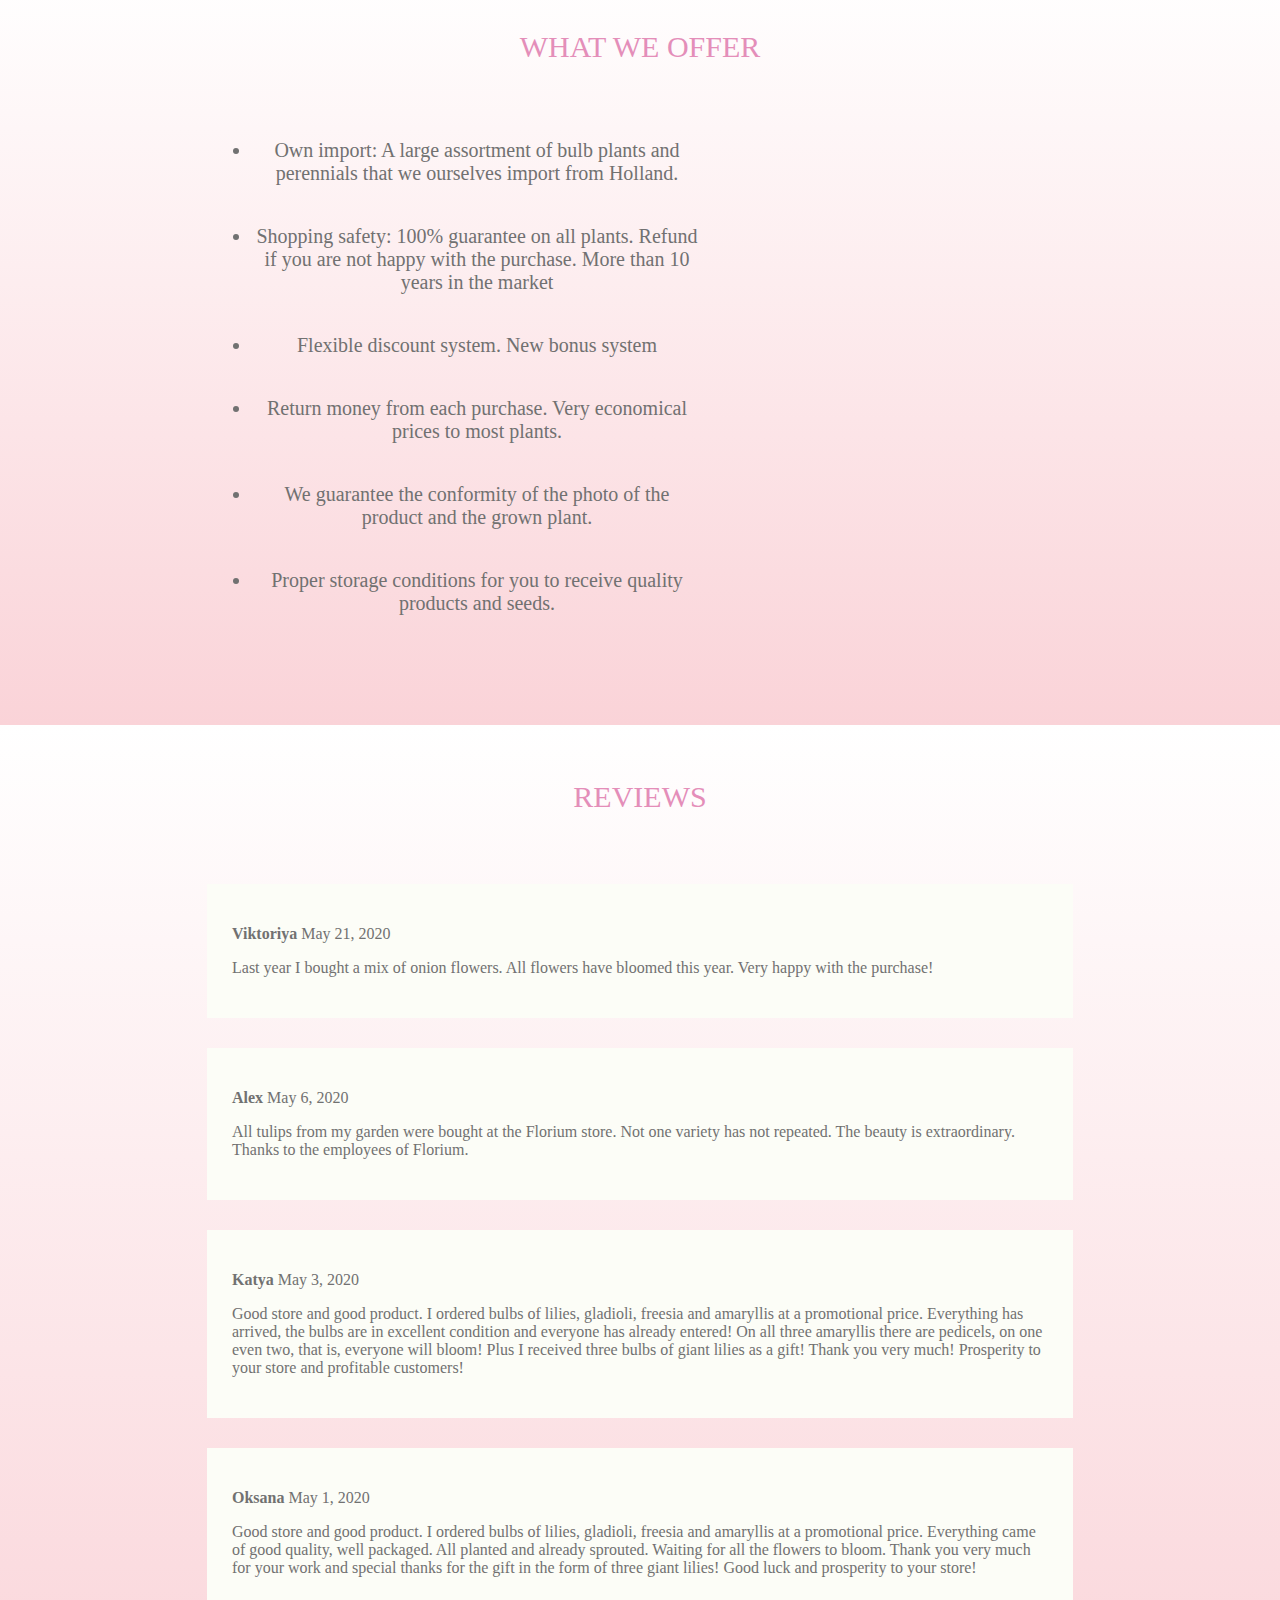
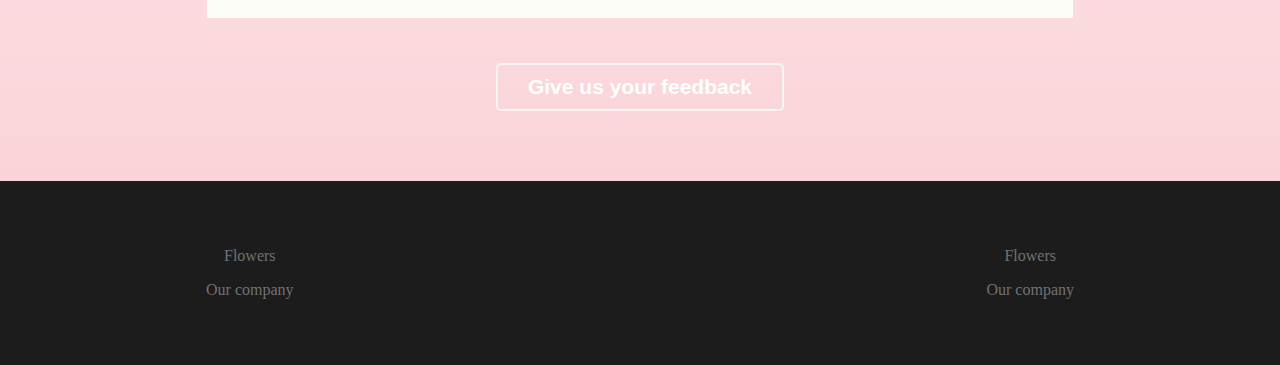
==== commit 7baac422: "hover/padding" ====
--- a/index.html
+++ b/index.html
@@ -97,7 +97,7 @@
 			<li>Return money from each purchase. Very economical prices to most plants.</li>
 			<li>We guarantee the conformity of the photo of the product and the grown plant.</li>
 			<li>Proper storage conditions for you to receive quality products and seeds.</li>
-			<li>Own packaging.Delivery without worries.</li>
+		 
 		</ul>	
 	</div>
  </section>
--- a/main.css
+++ b/main.css
@@ -69,6 +69,10 @@
 	border-radius: 5px;
 	background: none;
 }
+.main-btn:hover{
+	box-shadow: 0 0 10px white;
+	text-shadow: 0 0 10px white;
+}
 .title__1{
 	color: #fff;
 	font-size: 60px;
@@ -173,6 +177,7 @@
 }
 section{
 	background-image: linear-gradient(  white , #fad3d8);
+	padding-bottom: 40px;
 }
 .wrapper {
 	display: grid;
@@ -218,8 +223,9 @@
     grid-row-end: 5; 
 }  
 .offer li{
-	width: 400px;
-	padding: 10px 0;
+	margin: 20px;
+	width: 450px;
+	
 }
 .offer{
 	display: flex;
@@ -253,6 +259,7 @@
 	width: 450px;
 }
 footer{
+	padding:20px;
 	background-color: rgb(29, 28, 28);
 }
 .footer{
